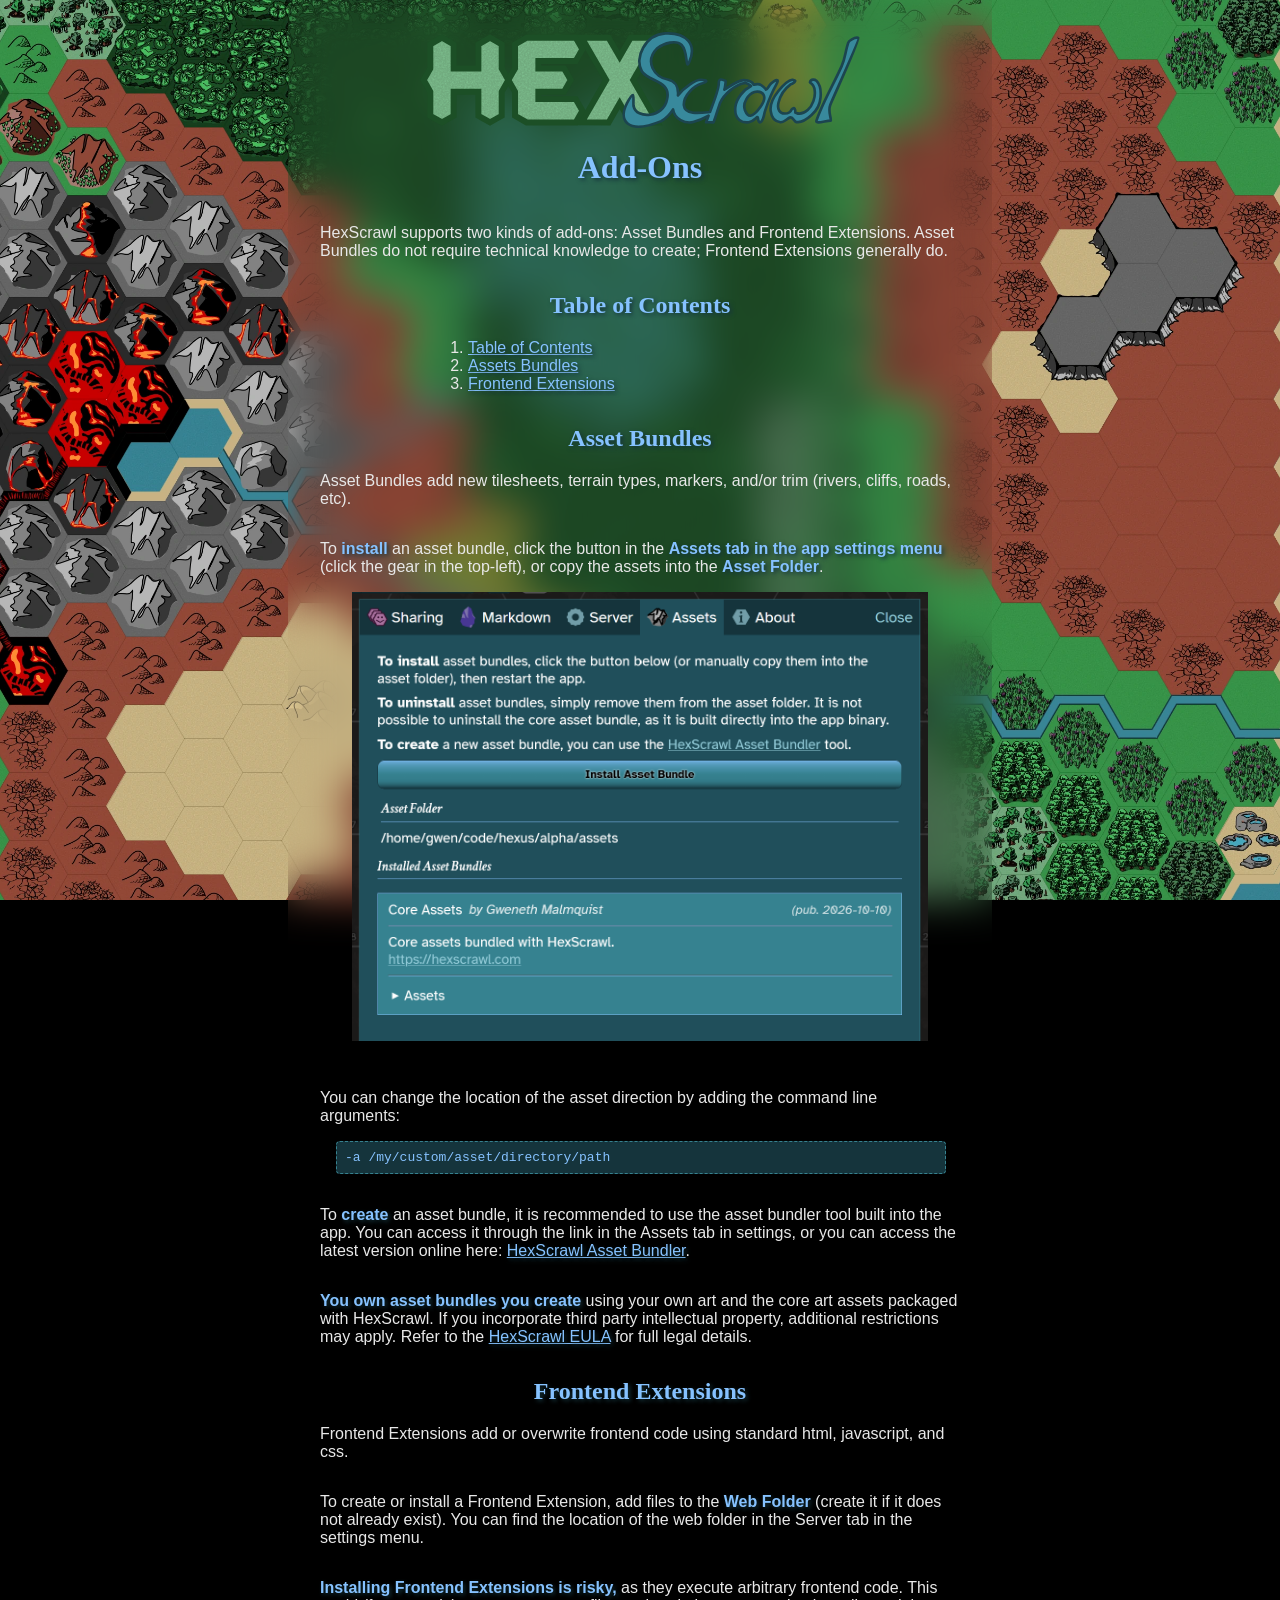
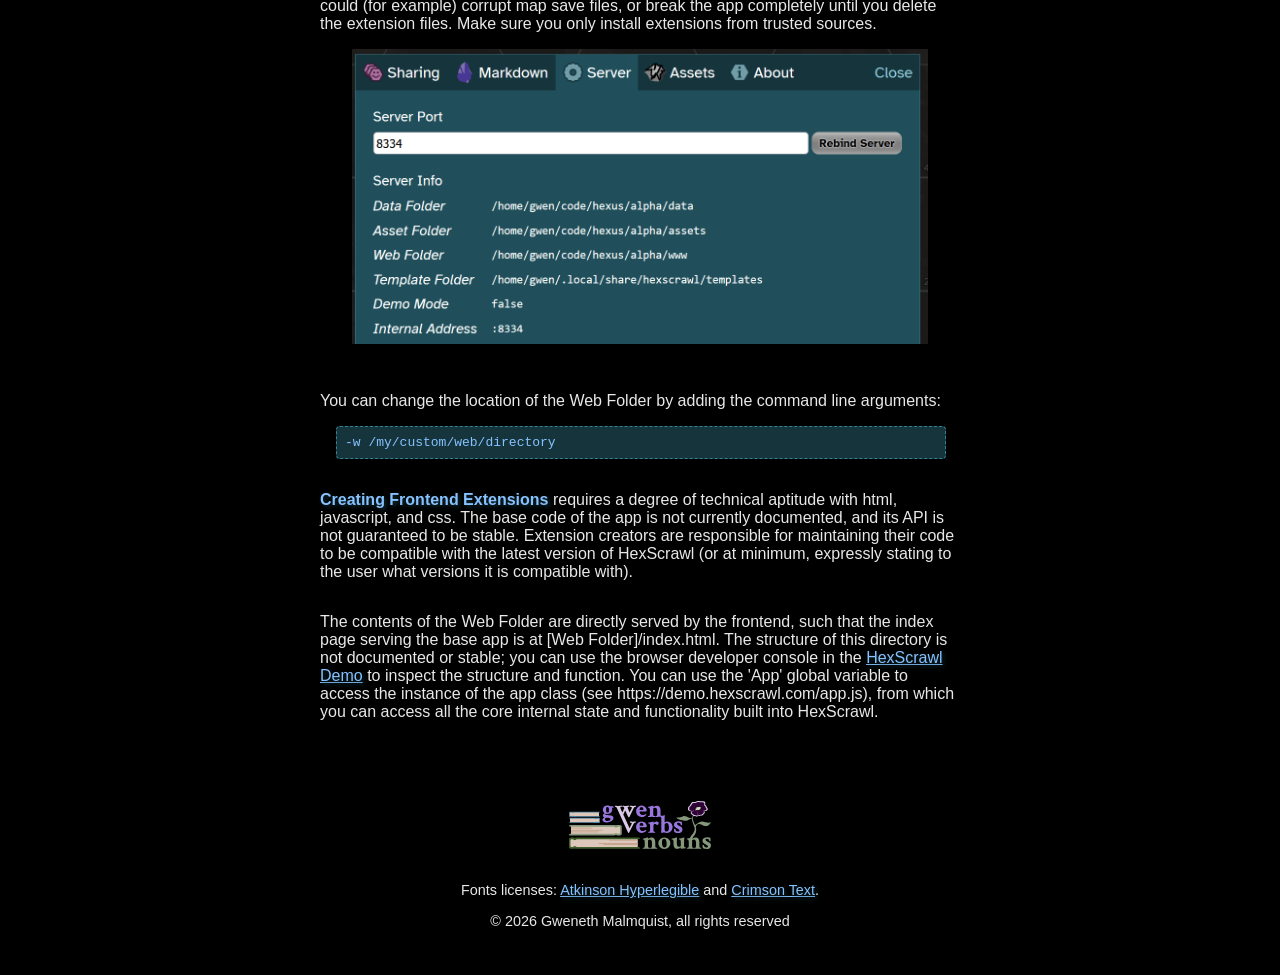
==== addons/index.html @ 25a3d44d "add documentation for creating and installing add-ons" ====
<!DOCTYPE html>
<html>
<head>
  <meta charset="utf8">
  <meta name="viewport" content="width=device-width,initial-scale=1.0">
  <title>Add-Ons | HexScrawl</title>
  <link rel="stylesheet" type="text/css" href="/font.css">
  <link rel="stylesheet" type="text/css" href="/main.css">
</head>
<body>
  <div class="page centered">
    <a href="/"><img src="/img/HexScrawl-Logo.svg" id="main-logo" class="small" alt="Hex Scrawl Logo" title="HexScrawl"/></a>
    <h1 id="add-ons">Add-Ons</h1>
    <p>HexScrawl supports two kinds of add-ons: Asset Bundles and Frontend Extensions. Asset Bundles do not require technical knowledge to create; Frontend Extensions generally do.
    <h2 id="toc">Table of Contents</h2>
    <ol class="toc">
      <li><a href="#toc">Table of Contents</a>
      <li><a href="#asset-bundles">Assets Bundles</a>
      <li><a href="#frontend-extensions">Frontend Extensions</a>
    </ol>
    <h2 id="asset-bundles">Asset Bundles</h2>
    <p>Asset Bundles add new tilesheets, terrain types, markers, and/or trim (rivers, cliffs, roads, etc).
    <p>To <strong>install</strong> an asset bundle, click the button in the <strong>Assets tab in the app settings menu</strong> (click the gear in the top-left), or copy the assets into the <strong>Asset Folder</strong>.
    <img class="screenshot" alt="assets tab" src="/img/hexscrawl-assets-tab.png">
    <p>You can change the location of the asset direction by adding the command line arguments: <pre class="code">-a /my/custom/asset/directory/path</pre>
    <p>To <strong>create</strong> an asset bundle, it is recommended to use the asset bundler tool built into the app. You can access it through the link in the Assets tab in settings, or you can access the latest version online here: <a href="https://demo.hexscrawl.com/bundler">HexScrawl Asset Bundler</a>.
    <p><strong>You own asset bundles you create</strong> using your own art and the core art assets packaged with HexScrawl. If you incorporate third party intellectual property, additional restrictions may apply. Refer to the <a href="https://demo.hexscrawl.com/licenses/eula.txt">HexScrawl EULA</a> for full legal details.

    <h2 id="frontend-extensions">Frontend Extensions</h2>
    <p>Frontend Extensions add or overwrite frontend code using standard html, javascript, and css.
    <p>To create or install a Frontend Extension, add files to the <strong>Web Folder</strong> (create it if it does not already exist). You can find the location of the web folder in the Server tab in the settings menu.
    <p><strong>Installing Frontend Extensions is risky,</strong> as they execute arbitrary frontend code. This could (for example) corrupt map save files, or break the app completely until you delete the extension files. Make sure you only install extensions from trusted sources.
    <img class="screenshot" alt="server tab" src="/img/hexscrawl-server-tab.png">
    <p>You can change the location of the Web Folder by adding the command line arguments:
    <pre class="code">-w /my/custom/web/directory</pre>
    <p><strong>Creating Frontend Extensions</strong> requires a degree of technical aptitude with html, javascript, and css. The base code of the app is not currently documented, and its API is not guaranteed to be stable. Extension creators are responsible for maintaining their code to be compatible with the latest version of HexScrawl (or at minimum, expressly stating to the user what versions it is compatible with).
    <p>The contents of the Web Folder are directly served by the frontend, such that the index page serving the base app is at [Web Folder]/index.html. The structure of this directory is not documented or stable; you can use the browser developer console in the <a href="https://demo.hexscrawl.com">HexScrawl Demo</a> to inspect the structure and function. You can use the 'App' global variable to access the instance of the app class (see https://demo.hexscrawl.com/app.js), from which you can access all the core internal state and functionality built into HexScrawl.

    <div class="spacer"></div>
    <div class="footer">
      <a href="https://gwenverbsnouns.com/projects">
        <img src="/img/gwenverbsnouns-vector-logo.svg" alt="gwen verbs nouns logo" style="height: 3rem;">
      </a>
      <div class="copyright">
        <p>Fonts licenses: <a href="/font/AtkinsonHyperlegible-OFL.txt">Atkinson Hyperlegible</a> and <a href="/font/CrimsonText-OFL.txt">Crimson Text</a>.
        <p>
        © 2026 Gweneth Malmquist, all rights reserved
      </div>
    </div>
  </div>
</body>
---- font.css ----
<!DOCTYPE html>
<html>
<head>
  <meta charset="utf8">
  <meta name="viewport" content="width=device-width,initial-scale=1.0">
  <meta name="color-scheme" content="dark">
  <title>Oh no it&#39;s gone</title>
  <link rel="stylesheet" type="text/css" href="/all.css">
  
  <link link rel="alternate" type="application/rss+xml" href=https://gwenverbsnouns.com/feed-rss.xml title="gwenverbsnouns" />
  <link link rel="alternate" type="application/rss+xml" href=https://gwenverbsnouns.com/notifications/feed-rss.xml title="gwenverbsnouns Notification Feed" />
  <script src="https://cdn.jsdelivr.net/npm/htmx.org@2.0.8/dist/htmx.min.js"></script>
  <script async type="text/javascript" src="/js/lib.js"></script>
  
</head>
<body>
  <div class="stars"></div>
  <div class="page-filter"></div>
  <a class="gif-toggle floating" onclick="setAnimated(!STATE.animate)">
    <img class="pixel-art" alt="GIFs are ON"
         src="/img/gifs-on.gif"
         data-bind-live-url="/img/gifs-on.gif"
         data-bind-dead-url="/img/gifs-off.gif"
    />
  </a>
  <div class="page solo">
    <div class="article header">
      
      <a class="blog-title" href=https://gwenverbsnouns.com/ title="gwenverbsnouns">
        <img src="/img/gwenverbsnouns-vector-logo.svg"
             alt="gwen verbs nouns"
        />
      </a>
      <div class="spacer"></div>
      <div class="darkness"></div>
      <div class="spacer"></div>
      <div class="navigation">
        <a href="/">HOME</a>
        <a href="/search">SEARCH</a>
        <a href="/projects">PROJECTS</a>
        
        
        
        <a href="/links">CONTACT</a>
        <a class="gif-toggle linking" onclick="setAnimated(!STATE.animate)">
          <img class="pixel-art" alt="GIFs are ON"
               src="/img/gifs-on.gif"
               data-bind-live-url="/img/gifs-on.gif"
               data-bind-dead-url="/img/gifs-off.gif"
          />
        </a>
      </div>
    </div>


<div class="readable article">
  <div class="spacer"></div>
  <h1 class="title">Oh no it's gone</h1>
  <div class="spacer"></div>
  <div class="paper">
    <p>The thing you were looking for—was it a blog post? an image? a long lost avuncular relation?—is gone, possibly forever. At the very least, it's not here. I'm so terribly sorry for your loss.
    <p>If it was a blog post, you can <a href="/search">search for it here</a> by what tags you think it might have had. Or just page through the entire list of everything I've published on this site, if you're really motivated.
  </div>
  <div class="spacer"></div>
  <div class="paper">
    <p>If you got here via a link on this website, please let me know where you found it so I can <strike>yell at</strike> fix it. You can find my email <a href="/#email-card">here</a> on my homepage.
  </div>
  <div class="spacer"></div>
</div>
    <div class="article footer">
      <div class="spacer"></div>
      <div class="buttons bugs">
        <a data-loot="eggbug" data-loot-kind="deco bug gif stamp link" href="https://cohost.org/holomancy/post/7749593-eggbug-forever-stamp" target="blank_">
          <img src="/img/eggbugforeverowo.png"/>
        </a>
        <a data-loot="eggbug" data-loot-kind="deco bug stamp gif link" href="https://axolotine.neocities.org/about" target="blank_">
          <img src="/img/eggbug-1000x.png"/>
        </a>
        <a data-loot="eggbug" data-loot-kind="deco bug stamp gif link" href="https://cohost.org/holomancy/post/7749593-eggbug-forever-stamp" target="blank_">
          <img src="/img/eggbugforever=w=.png"/>
        </a>
      </div>
      <div class="buttons">
        
<a href="https://crouton.net/" title="crouton" target="blank_" data-loot="crouton" data-loot-kind="88x31 btn link">
  <img src="/img/88x31/crouton.png" />
</a>
<a href="https://sweetfish.site" title="sweet fish dot site - Ayu's Webhouse" target="blank_">
  <img src="/img/88x31/sweetfish.png" alt="sweet fish dot site" />
</a>
<a href="https://blog.platinumtulip.net/" title="Platinum Tulip" target="blank_">
  <img src="/img/88x31/platinum-tulip.png" />
</a>
<a href="https://nex-3.com" title="House of Nettles - Natalie's Blog" target="blank_">
  <img src="/img/88x31/nex3.gif" alt="House of Nettles" />
</a>
<a href="https://executable.graphics" title="executable graphics" target="blank_">
  <img src="/img/88x31/executable.graphics.png" alt="executable graphics" />
</a>
<a href="https://moonbase.lgbt" title="Moonbase Dot LGBT" target="_blank">
  <img src="/img/88x31/moonbase.gif" alt="Moonbase Dot LGBT" />
</a>
<a href="https://blog.aurahack.jp" title="aurahack's blog - days and wonder" target="blank_">
  <img src="https://aurahack.neocities.org/88x31.gif" alt="aurahack's blog - days and wonder"
       data-bind-live-url="https://aurahack.neocities.org/88x31.gif"
       data-bind-dead-url="/img/88x31/aurahack-88x31-still.gif"
  />
</a>
<a href="https://jkap.io" title="JKAP" target="blank_">
  <img src="https://files.crime.team/site/jkap-88x31.gif" />
</a>
<a href="https://ewie.online" title="Evie On-Line" target="blank_">
  <img src="/img/88x31/evie.png" data-bind-remote-src="https://cdn.ewie.online/88x31-evie.png" alt="Evie On-Line" />
</a>
<a href="https://lifning.info/" title="lif blog - premium entertainment at volunteer prices" target="blank_">
  <img src="/img/88x31/lifning.info.png" alt="lif blog - premium entertainment at volunteer prices" />
</a>
<a href="https://microformats.org/wiki/h-entry" title="H-Entry" target="blank_" data-loot="h-entry 88x31" data-loot-kind="88x31 btn link">
  <img
    src="/img/88x31/h-entry-animated.gif"
    alt="H-Entry"
    data-bind-live-url="/img/88x31/h-entry-animated.gif"
    data-bind-dead-url="/img/88x31/h-entry-still.gif"
    data-bind-press-url="/img/88x31/h-entry-pressed.gif"
  />
</a>


        
        <img src="/img/88x31/moon-enjoyer.png" alt="moon enjoyer" title="MOON ENJOYER" 
            data-loot="moon enjoyer 88x31 button"
            data-loot-kind="88x31 button deco"
        />
        <a href="https://mykocalico.neocities.org/buttons" target="blank_">
          <img
            src="/img/88x31/i-was-on-cohost.gif"
            data-bind-live-url="/img/88x31/i-was-on-cohost.gif"
            data-bind-dead-url="/img/88x31/i-was-on-cohost.png"
            title="i was on cohost"
            alt="i was on cohost"
            data-loot="cohost 88x31 button"
            data-loot-kind="88x31 button deco gif"
          />
        </a>
        <a>
          <img src="/img/88x31/trn.png" title="TRANS RIGHTS Now!" 
            data-loot="trans rights now 88x31 button"
            data-loot-kind="88x31 button deco"
          />
        </a>
        
      </div>
      <div class="blogshare">
        <span>Link to my blog!</span>
        <a href="https://gwenverbsnouns.com" title="GWEN VERBS NOUNS dot COM" target="blank_">
          <img
            alt="An animated 88x31 gif for this blog. It variously shows a book with a rainbow of polyhedral dice flipping through its pages, a flower growing, and a moon."
            title="GWEN VERBS NOUNS"
            class="pixel-art"
            src="/img/88x31/gwenverbsnouns.gif"
            data-bind-live-url="/img/88x31/gwenverbsnouns.gif"
            data-bind-dead-url="/img/88x31/gwenverbsnouns-still.gif"
          />
        </a>
        <textarea>
&lt;a href="https://gwenverbsnouns.com" title="GWEN VERBS NOUNS dot COM"  target="blank_">
  &lt;img
    alt="An animated 88x31 gif for gwenverbsnouns.com. It variously shows a book with a rainbow of polyhedral dice flipping through its pages, a flower growing, and a moon."
    title="GWEN VERBS NOUNS"
    style="image-rendering: pixelated;"
    src="https://gwenverbsnouns.com/img/88x31/gwenverbsnouns.gif"
  />
&lt;/a>
        </textarea>
      </div>
      <a class="ko-fi-link" href='https://ko-fi.com/L3L66DV3L' target='_blank'><img height='36' style='border:0px;height:36px;' src='https://storage.ko-fi.com/cdn/kofi4.png?v=6' border='0' alt='Buy Me a Coffee at ko-fi.com' /></a>
      <div class="copyright">
        <p>Open Font Licenses used: <a href="/font/AtkinsonHyperlegible-OFL.txt">Atkinson Hyperlegible</a> and <a href="/font/CrimsonText-OFL.txt">Crimson Text</a>.
        <p>
        © 2024 Gweneth Malmquist, all rights reserved
      </div>
    </div>
  </div>
  <div class="hide" data-bind-modal-pane>
    <div class="article alt">
      <div class="article-head">
      </div>
      <div class="article-title" data-bind-modal-title>
      </div>
      <div data-bind-modal-body></div>
      <div class="actions">
        <div class="spacer"></div>
        <button class="btn" type="button" data-bind-modal-no>No</button>
        <button class="btn" type="button" data-bind-modal-yes>Yes</button>
      </div>
    </div>
  </div>
</body>
</html>
---- main.css ----
:root {
  --lake-blue: #368290;
  --sea-blue: #15343c;
  --grass-green: #369247;
  --soft-blue: #86c2ff;
}

html, body {
  margin: 0;
  padding: 0;
  background-color: var(--grass-green);
}

body {
  font-family: "Atkinson Hyperlegible", sans-serif;
  background-color: black;
  color: #e8e8e8;

  background-image: url('/img/hexscrawl-20260817-2-crop.webp');
  background-attachment: fixed;
  background-position: center;
  background-repeat: no-repeat;
  background-size: cover;
}

a {
  color: var(--soft-blue);
  text-shadow: 2px 2px 4px var(--sea-blue);
}

strong, em {
  color: var(--soft-blue);
  text-shadow: 2px 2px 4px var(--sea-blue);
}

#main-logo {
  display: block;
  margin-left: auto;
  margin-right: auto;
  max-width: 90vw;
  width: 100%;
}

#main-logo.small {
  max-height: 1in;
}

h2, h3, h4, h5, h6 {
  margin-top: 1rem;
  margin-bottom: 0.25rem;
}

.page {
  display: flex;
  flex-direction: column;

  max-width: min(95vw, 40rem);
  margin-top: 0;
  margin-left: auto;
  margin-right: auto;

  min-height: calc(100vh - 4rem);
  padding: 2rem;

  /* fallback color if backdrop filter is not supported */
  background-color: var(--sea-blue);
}

@supports (backdrop-filter: blur()) {
  .page {
    background-color: unset;
    backdrop-filter: blur(20px);
  }
}

.spacer {
  flex-grow: 1;
}

.footer {
  display: flex;
  flex-direction: column;
  align-items: center;
  font-size: 0.9rem;
  text-align: center;
  margin-top: 4rem;
}

.footer > * + * {
  margin-top: 1rem;
}

.page.centered > :is(h1,h2) {
  display: block;
  text-align: center;
}

.page.centered .toc {
  display: block;
  max-width: calc(min(100%, max(50%, 60vw)));
  min-width: calc(min(100%, 30vw));
  margin-left: auto;
  margin-right: auto;
}

.page :is(h1,h2,h3,h4,h5,h6) {
  font-family: "Crimson Text", serif;
  font-weight: bold;
  color: var(--soft-blue);
  text-shadow: 2px 2px 4px var(--sea-blue);
}

.page .screenshot {
  display: block;
  text-align: center;
  margin: 1rem auto;
  max-width: calc(100% - 4rem);
}

pre.code {
  display: block;
  margin: 1rem;
  padding: 0.5rem;
  width: calc(100% - 3rem);
  background: var(--sea-blue);
  color: var(--soft-blue);
  border: thin dashed var(--lake-blue);
  border-radius: 0.25rem;
}

p + pre.code {
  margin-top: 0;
}

.demo-button {
  background-color: var(--lake-blue);
  background: linear-gradient(
    to bottom,
    var(--lake-blue),
    var(--sea-blue)
  );
  color: var(--soft-blue);
  text-shadow: 2px 2px 4px var(--sea-blue);
  border: thin solid var(--sea-blue);
  border-radius: 0.25rem;

  display: block;
  text-align: center;
  margin-left: auto;
  margin-right: auto;
  margin-top: 1rem;
  margin-bottom: -1rem;
  width: min-content;
  padding: 0.5rem 1rem;

  font-weight: bold;
  font-family: "Crimson Text", serif;
  font-size: 1.25rem;
  text-decoration: none;

  white-space: nowrap;
}

.demo-button:hover {
  background-image: unset;
  background-color: var(--lake-blue);
  color: var(--soft-blue);
}

.demo-button:active {
  background: linear-gradient(
    to top,
    var(--lake-blue),
    var(--sea-blue)
  );
}
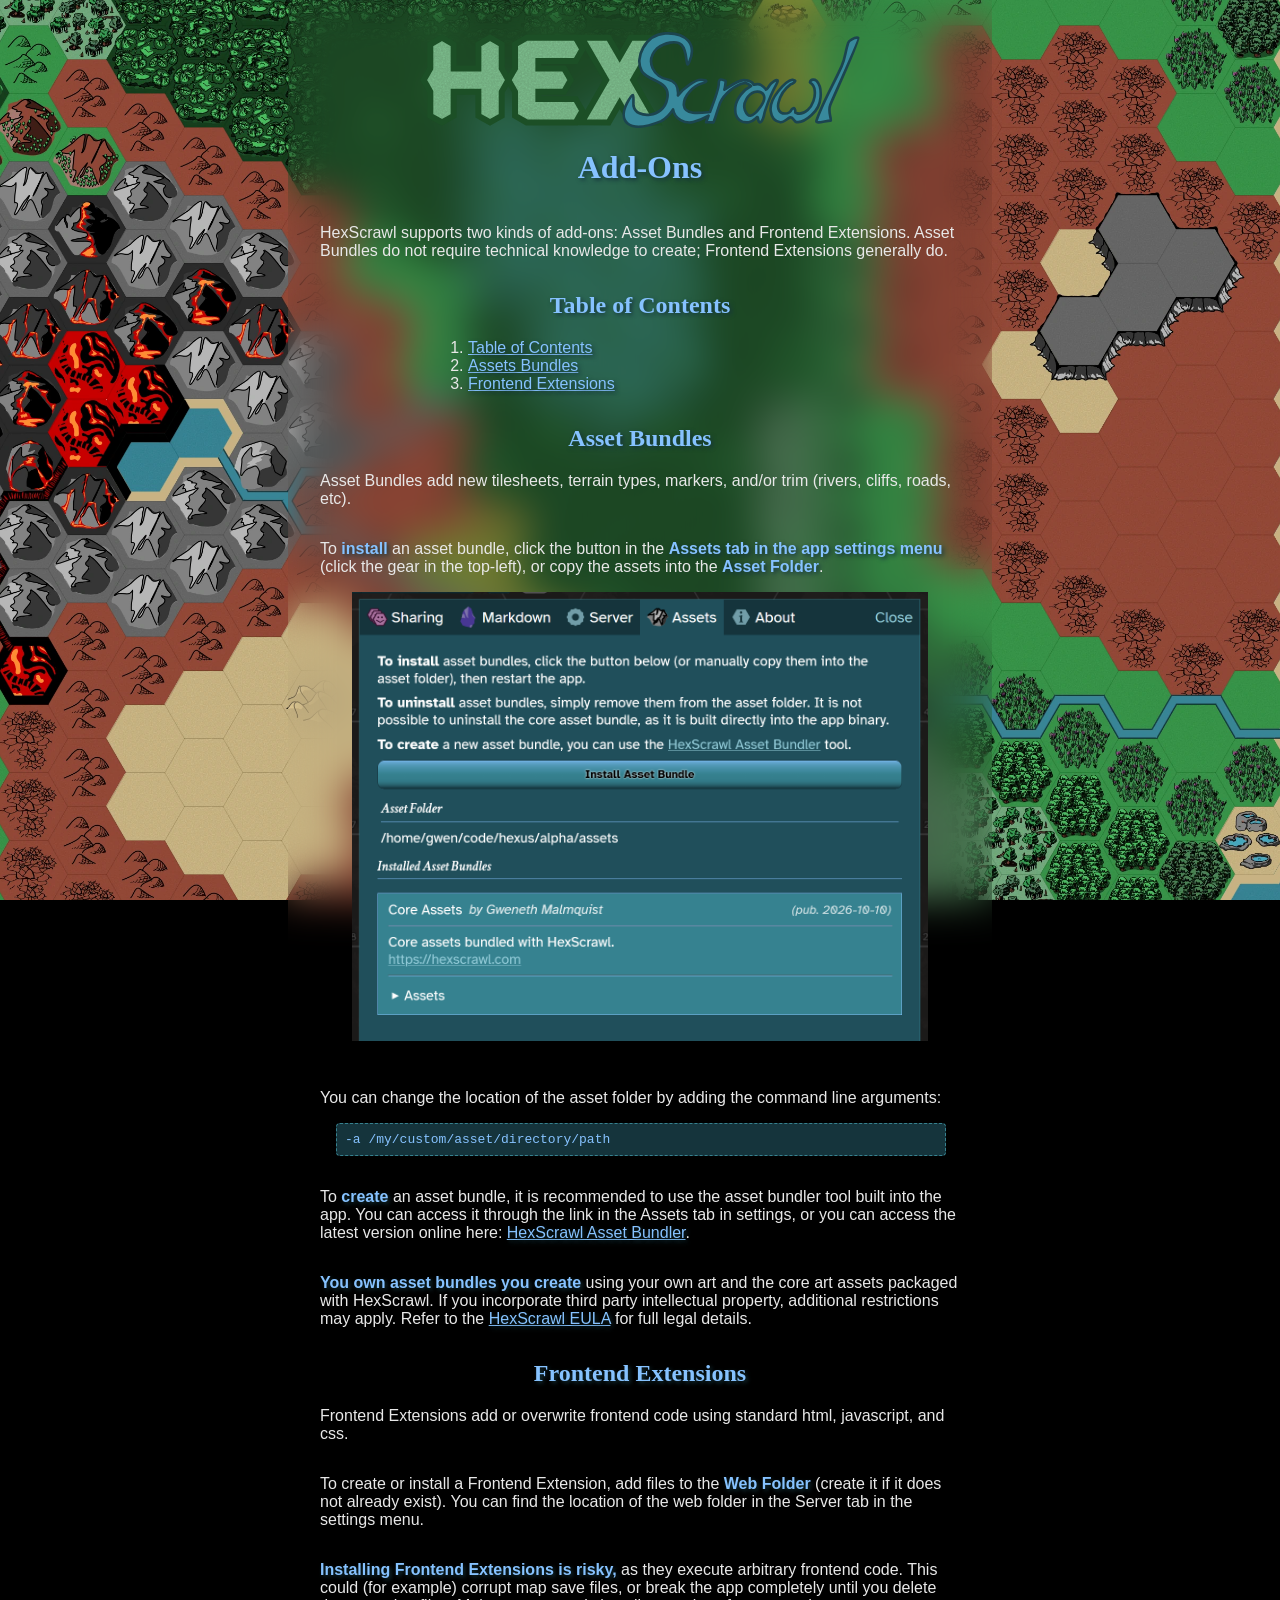
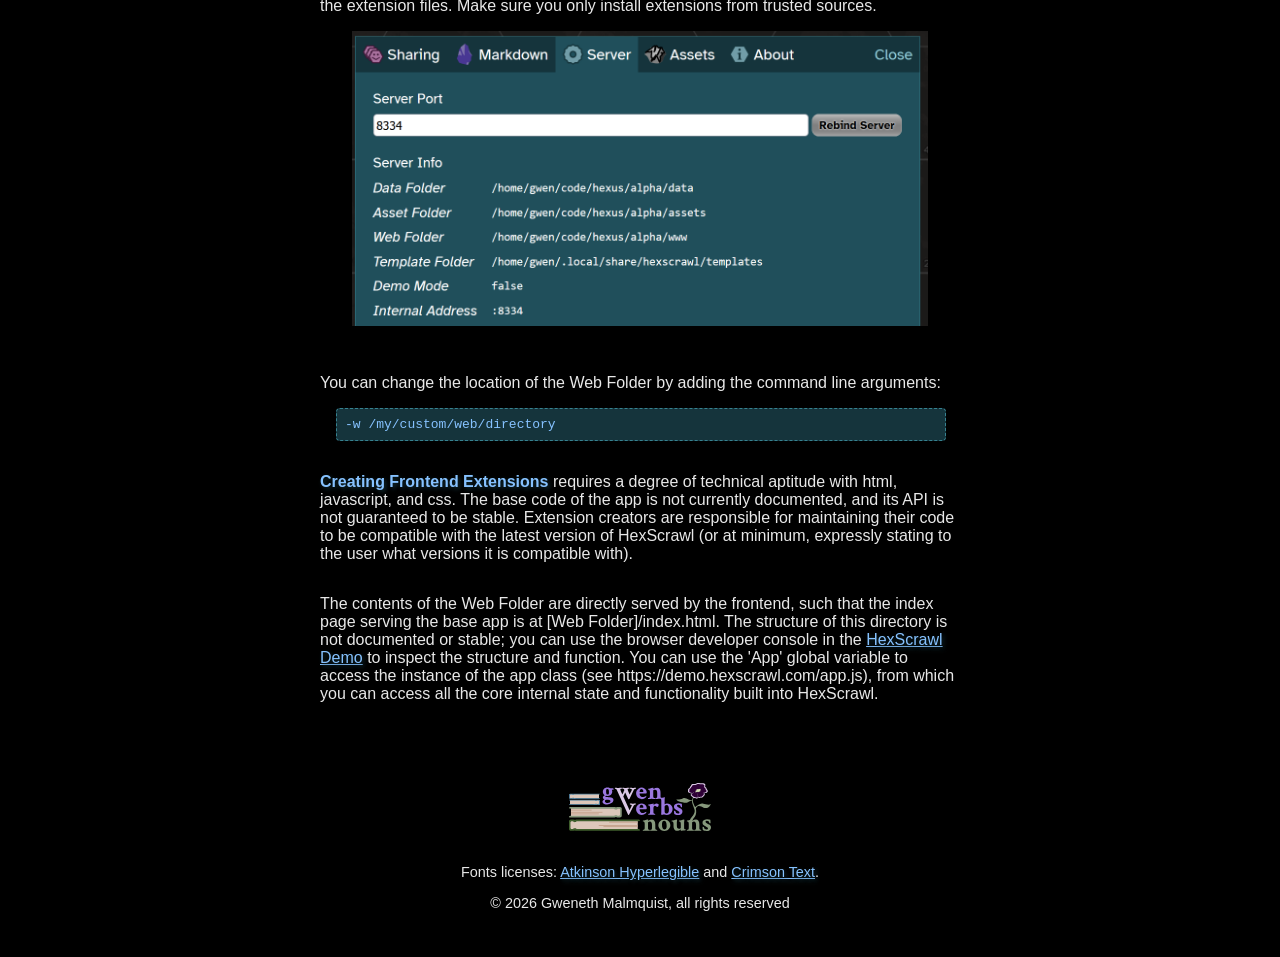
==== commit 0972ee39: "fixup" ====
--- a/addons/index.html
+++ b/addons/index.html
@@ -22,7 +22,7 @@
     <p>Asset Bundles add new tilesheets, terrain types, markers, and/or trim (rivers, cliffs, roads, etc).
     <p>To <strong>install</strong> an asset bundle, click the button in the <strong>Assets tab in the app settings menu</strong> (click the gear in the top-left), or copy the assets into the <strong>Asset Folder</strong>.
     <img class="screenshot" alt="assets tab" src="/img/hexscrawl-assets-tab.png">
-    <p>You can change the location of the asset direction by adding the command line arguments: <pre class="code">-a /my/custom/asset/directory/path</pre>
+    <p>You can change the location of the asset folder by adding the command line arguments: <pre class="code">-a /my/custom/asset/directory/path</pre>
     <p>To <strong>create</strong> an asset bundle, it is recommended to use the asset bundler tool built into the app. You can access it through the link in the Assets tab in settings, or you can access the latest version online here: <a href="https://demo.hexscrawl.com/bundler">HexScrawl Asset Bundler</a>.
     <p><strong>You own asset bundles you create</strong> using your own art and the core art assets packaged with HexScrawl. If you incorporate third party intellectual property, additional restrictions may apply. Refer to the <a href="https://demo.hexscrawl.com/licenses/eula.txt">HexScrawl EULA</a> for full legal details.
 
